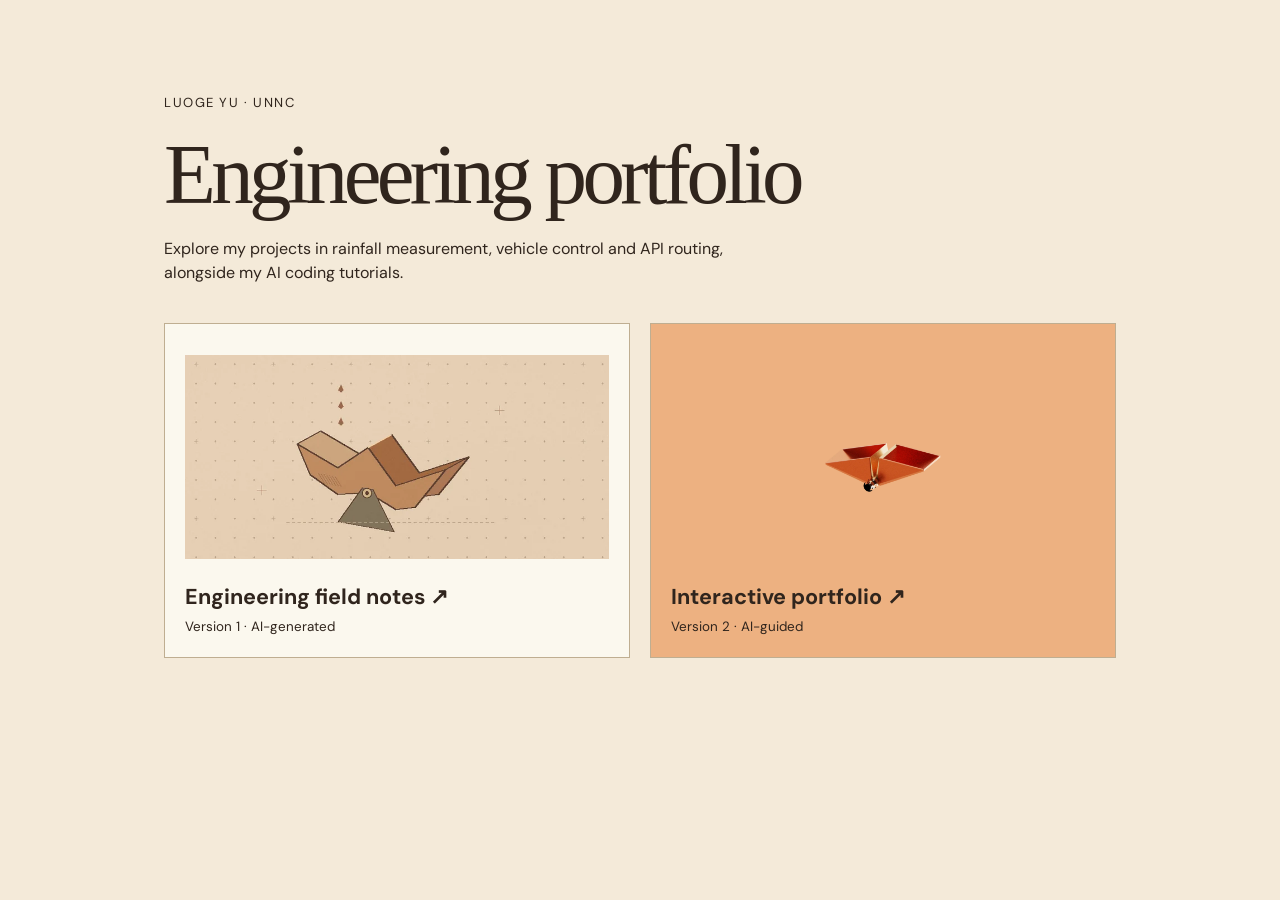
==== index.html @ 809371ef "Publish the field journal and interactive engineering portfolio" ====
<!doctype html>
<html lang="en"><head><meta charset="utf-8"><meta name="viewport" content="width=device-width,initial-scale=1"><meta name="theme-color" content="#f4ead9"><title>Luoge Yu · Engineering portfolio</title>
<style>
@font-face{font-family:DM;src:url(version-2-ai-guided/assets/dm-sans-latin.woff2)}*{box-sizing:border-box}body{margin:0;background:#f4ead9;color:#30251d;font:16px/1.5 DM,Arial,sans-serif}main{max-width:1000px;margin:auto;padding:clamp(25px,7vw,80px) 24px}p{max-width:52ch}h1{font:normal clamp(44px,7vw,85px)/.98 Georgia,serif;letter-spacing:-.055em;margin:.24em 0}.intro{margin-bottom:2.4em}.grid{display:grid;grid-template-columns:1fr 1fr;gap:20px}a{text-decoration:none;color:inherit;display:block;border:1px solid #bfae91;background:#fbf8ee;padding:20px}a:focus-visible{outline:3px solid #973b1e;outline-offset:3px}a:hover h2{text-decoration:underline}h2{font-size:1.35em;margin:12px 0 0}.art{height:clamp(150px,20vw,225px);display:block;width:100%;object-fit:contain}.studio{background:#edb181}.type{font-size:.84em;margin:3px 0 0}.id{font-size:.82em;letter-spacing:.12em;text-transform:uppercase}@media(max-width:560px){.grid{grid-template-columns:1fr}}
</style></head><body><main><p class="id">Luoge Yu · UNNC</p><h1>Engineering portfolio</h1><p class="intro">Explore my projects in rainfall measurement, vehicle control and API routing, alongside my AI coding tutorials.</p><div class="grid"><a href="version-1-ai-generated/"><img class="art" src="version-1-ai-generated/assets/bucket.webp" alt=""><h2>Engineering field notes ↗</h2><p class="type">Version 1 · AI-generated</p></a><a class="studio" href="version-2-ai-guided/"><img class="art" src="version-2-ai-guided/assets/gauge-bucket.webp" alt=""><h2>Interactive portfolio ↗</h2><p class="type">Version 2 · AI-guided</p></a></div></main></body></html>
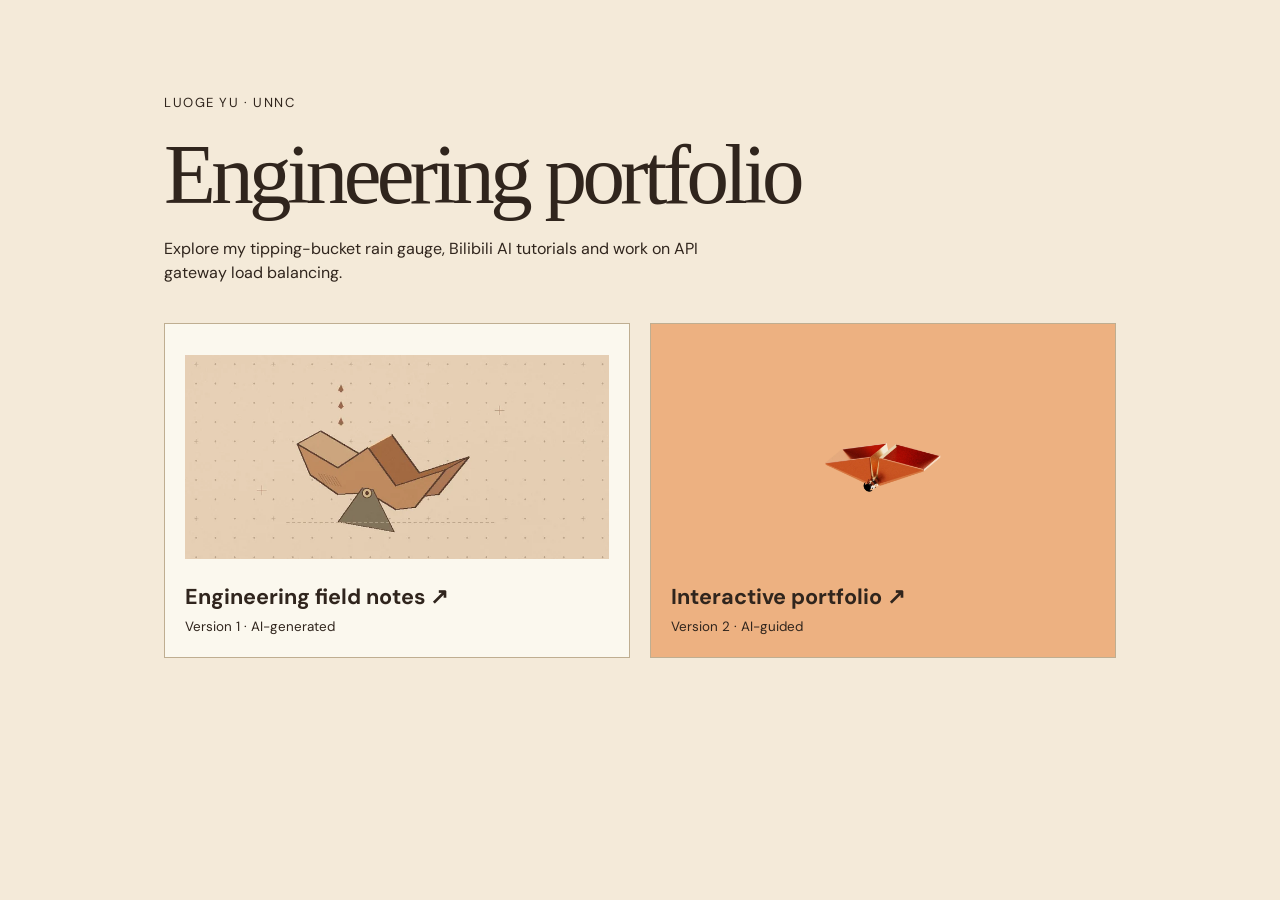
==== commit bc069b0e: "Feature Bilibili AI tutorials with original lesson material and published videos" ====
--- a/index.html
+++ b/index.html
@@ -2,4 +2,4 @@
 <html lang="en"><head><meta charset="utf-8"><meta name="viewport" content="width=device-width,initial-scale=1"><meta name="theme-color" content="#f4ead9"><title>Luoge Yu · Engineering portfolio</title>
 <style>
 @font-face{font-family:DM;src:url(version-2-ai-guided/assets/dm-sans-latin.woff2)}*{box-sizing:border-box}body{margin:0;background:#f4ead9;color:#30251d;font:16px/1.5 DM,Arial,sans-serif}main{max-width:1000px;margin:auto;padding:clamp(25px,7vw,80px) 24px}p{max-width:52ch}h1{font:normal clamp(44px,7vw,85px)/.98 Georgia,serif;letter-spacing:-.055em;margin:.24em 0}.intro{margin-bottom:2.4em}.grid{display:grid;grid-template-columns:1fr 1fr;gap:20px}a{text-decoration:none;color:inherit;display:block;border:1px solid #bfae91;background:#fbf8ee;padding:20px}a:focus-visible{outline:3px solid #973b1e;outline-offset:3px}a:hover h2{text-decoration:underline}h2{font-size:1.35em;margin:12px 0 0}.art{height:clamp(150px,20vw,225px);display:block;width:100%;object-fit:contain}.studio{background:#edb181}.type{font-size:.84em;margin:3px 0 0}.id{font-size:.82em;letter-spacing:.12em;text-transform:uppercase}@media(max-width:560px){.grid{grid-template-columns:1fr}}
-</style></head><body><main><p class="id">Luoge Yu · UNNC</p><h1>Engineering portfolio</h1><p class="intro">Explore my projects in rainfall measurement, vehicle control and API routing, alongside my AI coding tutorials.</p><div class="grid"><a href="version-1-ai-generated/"><img class="art" src="version-1-ai-generated/assets/bucket.webp" alt=""><h2>Engineering field notes ↗</h2><p class="type">Version 1 · AI-generated</p></a><a class="studio" href="version-2-ai-guided/"><img class="art" src="version-2-ai-guided/assets/gauge-bucket.webp" alt=""><h2>Interactive portfolio ↗</h2><p class="type">Version 2 · AI-guided</p></a></div></main></body></html>+</style></head><body><main><p class="id">Luoge Yu · UNNC</p><h1>Engineering portfolio</h1><p class="intro">Explore my tipping-bucket rain gauge, Bilibili AI tutorials and work on API gateway load balancing.</p><div class="grid"><a href="version-1-ai-generated/"><img class="art" src="version-1-ai-generated/assets/bucket.webp" alt=""><h2>Engineering field notes ↗</h2><p class="type">Version 1 · AI-generated</p></a><a class="studio" href="version-2-ai-guided/"><img class="art" src="version-2-ai-guided/assets/gauge-bucket.webp" alt=""><h2>Interactive portfolio ↗</h2><p class="type">Version 2 · AI-guided</p></a></div></main></body></html>
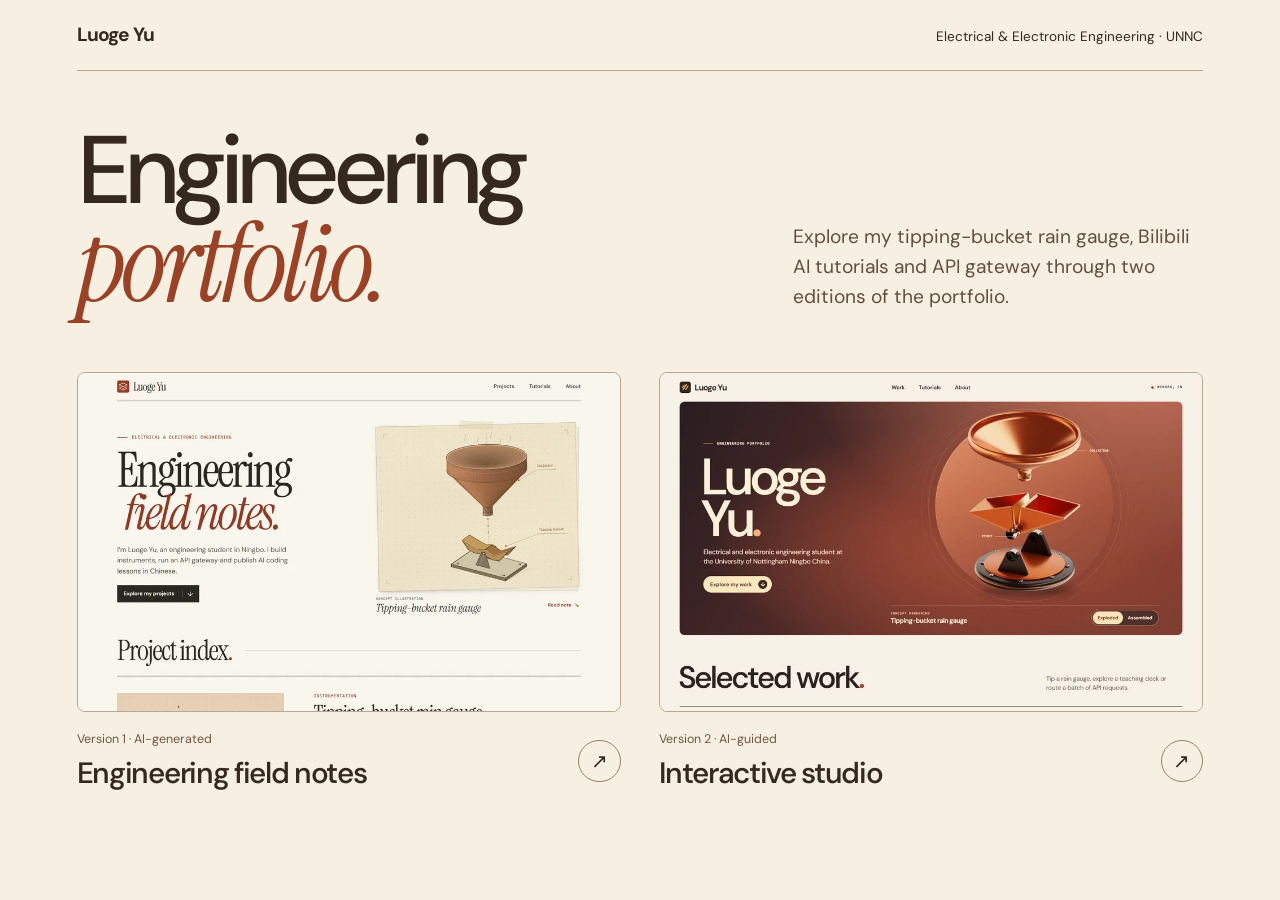
==== commit 7691739f: "Refine the field journal and interactive studio portfolio layouts" ====
--- a/index.html
+++ b/index.html
@@ -1,5 +1,31 @@
 <!doctype html>
-<html lang="en"><head><meta charset="utf-8"><meta name="viewport" content="width=device-width,initial-scale=1"><meta name="theme-color" content="#f4ead9"><title>Luoge Yu · Engineering portfolio</title>
-<style>
-@font-face{font-family:DM;src:url(version-2-ai-guided/assets/dm-sans-latin.woff2)}*{box-sizing:border-box}body{margin:0;background:#f4ead9;color:#30251d;font:16px/1.5 DM,Arial,sans-serif}main{max-width:1000px;margin:auto;padding:clamp(25px,7vw,80px) 24px}p{max-width:52ch}h1{font:normal clamp(44px,7vw,85px)/.98 Georgia,serif;letter-spacing:-.055em;margin:.24em 0}.intro{margin-bottom:2.4em}.grid{display:grid;grid-template-columns:1fr 1fr;gap:20px}a{text-decoration:none;color:inherit;display:block;border:1px solid #bfae91;background:#fbf8ee;padding:20px}a:focus-visible{outline:3px solid #973b1e;outline-offset:3px}a:hover h2{text-decoration:underline}h2{font-size:1.35em;margin:12px 0 0}.art{height:clamp(150px,20vw,225px);display:block;width:100%;object-fit:contain}.studio{background:#edb181}.type{font-size:.84em;margin:3px 0 0}.id{font-size:.82em;letter-spacing:.12em;text-transform:uppercase}@media(max-width:560px){.grid{grid-template-columns:1fr}}
-</style></head><body><main><p class="id">Luoge Yu · UNNC</p><h1>Engineering portfolio</h1><p class="intro">Explore my tipping-bucket rain gauge, Bilibili AI tutorials and work on API gateway load balancing.</p><div class="grid"><a href="version-1-ai-generated/"><img class="art" src="version-1-ai-generated/assets/bucket.webp" alt=""><h2>Engineering field notes ↗</h2><p class="type">Version 1 · AI-generated</p></a><a class="studio" href="version-2-ai-guided/"><img class="art" src="version-2-ai-guided/assets/gauge-bucket.webp" alt=""><h2>Interactive portfolio ↗</h2><p class="type">Version 2 · AI-guided</p></a></div></main></body></html>+<html lang="en">
+<head>
+  <meta charset="utf-8">
+  <meta name="viewport" content="width=device-width,initial-scale=1">
+  <meta name="robots" content="noindex">
+  <meta name="theme-color" content="#f6efe2">
+  <title>Luoge Yu · Engineering portfolio</title>
+  <link rel="icon" type="image/svg+xml" href="version-2-ai-guided/favicon.svg">
+  <link rel="stylesheet" href="editions/landing.css">
+</head>
+<body>
+  <main class="sheet">
+    <header class="mast"><span class="signature">Luoge Yu</span><span>Electrical &amp; Electronic Engineering · UNNC</span></header>
+    <div class="intro">
+      <h1>Engineering<br><em>portfolio.</em></h1>
+      <p>Explore my tipping-bucket rain gauge, Bilibili AI tutorials and API gateway through two editions of the portfolio.</p>
+    </div>
+    <nav class="editions" aria-label="Portfolio editions">
+      <a class="edition journal" href="version-1-ai-generated/">
+        <div class="preview"><img src="editions/journal.webp" width="960" height="600" alt=""></div>
+        <div class="caption"><div><small>Version 1 · AI-generated</small><h2>Engineering field notes</h2></div><span class="arrow" aria-hidden="true">↗</span></div>
+      </a>
+      <a class="edition studio" href="version-2-ai-guided/">
+        <div class="preview"><img src="editions/studio.webp" width="960" height="600" alt=""></div>
+        <div class="caption"><div><small>Version 2 · AI-guided</small><h2>Interactive studio</h2></div><span class="arrow" aria-hidden="true">↗</span></div>
+      </a>
+    </nav>
+  </main>
+</body>
+</html>
--- a/editions/landing.css
+++ b/editions/landing.css
@@ -0,0 +1,41 @@
+@font-face {
+  font-family: "DM Sans";
+  src: url("../version-2-ai-guided/assets/dm-sans-latin.woff2") format("woff2");
+  font-weight: 400 750;
+  font-display: swap;
+}
+@font-face {
+  font-family: "Instrument Serif";
+  src: url("../version-1-ai-generated/assets/fonts/instrumentserif-italic.woff2") format("woff2");
+  font-style: italic;
+  font-display: swap;
+}
+* { box-sizing: border-box; }
+:root { color-scheme: light; color: #35291f; background: #f6efe2; }
+body { margin: 0; font: 1rem/1.55 "DM Sans", Arial, sans-serif; }
+.sheet { width: min(88vw, 75rem); margin: 0 auto; padding: 0 0 clamp(2rem,6vw,5rem); }
+.mast { display: flex; gap: .75rem; justify-content: space-between; align-items: baseline; border-bottom: 1px solid #b9a48e; padding: 1.25rem 0; font-size: .85rem; }
+.signature { font-weight: 700; font-size: 1.2rem; letter-spacing: -.05em; }
+.intro { display: grid; grid-template-columns: 1.25fr .75fr; align-items: end; gap: 2rem; padding: clamp(2rem,4.5vw,4rem) 0; }
+h1,h2,p { margin: 0; }
+h1 { font-size: clamp(3.8rem,7.5vw,7.2rem); letter-spacing: -.08em; line-height: .89; font-weight: 500; }
+h1 em { font: italic 1.12em/.94 "Instrument Serif",Georgia,serif; color: #994225; letter-spacing: -.045em; }
+.intro p { max-width: 33ch; color: #614f40; font-size: clamp(1rem,1.5vw,1.22rem); padding-bottom: .2rem; }
+.editions { display: grid; grid-template-columns: repeat(2,minmax(0,1fr)); gap: clamp(1.2rem,3vw,2.5rem); }
+.edition { color: inherit; text-decoration: none; min-width: 0; }
+.edition:focus-visible { outline: 3px solid #9a4228; outline-offset: 6px; }
+.preview { aspect-ratio: 16/10; overflow: hidden; border: 1px solid #b7a793; border-radius: 8px; background: #ead9c4; }
+.preview img { display: block; width: 100%; height: 100%; object-fit: cover; transition: transform .32s ease; }
+.caption { display: flex; align-items: center; justify-content: space-between; gap: .6rem; padding: .85rem 0 .2rem; }
+.caption small { color: #715745; font-size: .78rem; }
+h2 { font-weight: 550; letter-spacing: -.045em; font-size: clamp(1.45rem,2.3vw,2.1rem); }
+.arrow { width: 2.65rem; height: 2.65rem; flex: none; border: 1px solid #99816b; border-radius: 50%; display: grid; place-items:center; font-size: 1.25rem; }
+.edition:focus-visible .arrow { color:#fff5e6; background:#4b3224; }
+@media(hover:hover){.edition:hover .preview img {transform:scale(1.018)} .edition:hover .arrow{color:#fff5e6;background:#4b3224}}
+@media(max-width:670px){
+  .sheet {width: calc(100% - 2.4rem)}
+  .mast {align-items: center; font-size: .7rem} .mast span:last-child {max-width: 18ch;text-align:right}
+  .intro, .editions {grid-template-columns: 1fr}
+  .intro {gap: 1.05rem} .intro p {max-width: 42ch}
+}
+@media(prefers-reduced-motion:reduce){.preview img {transition:none} .edition:hover .preview img{transform:none}}
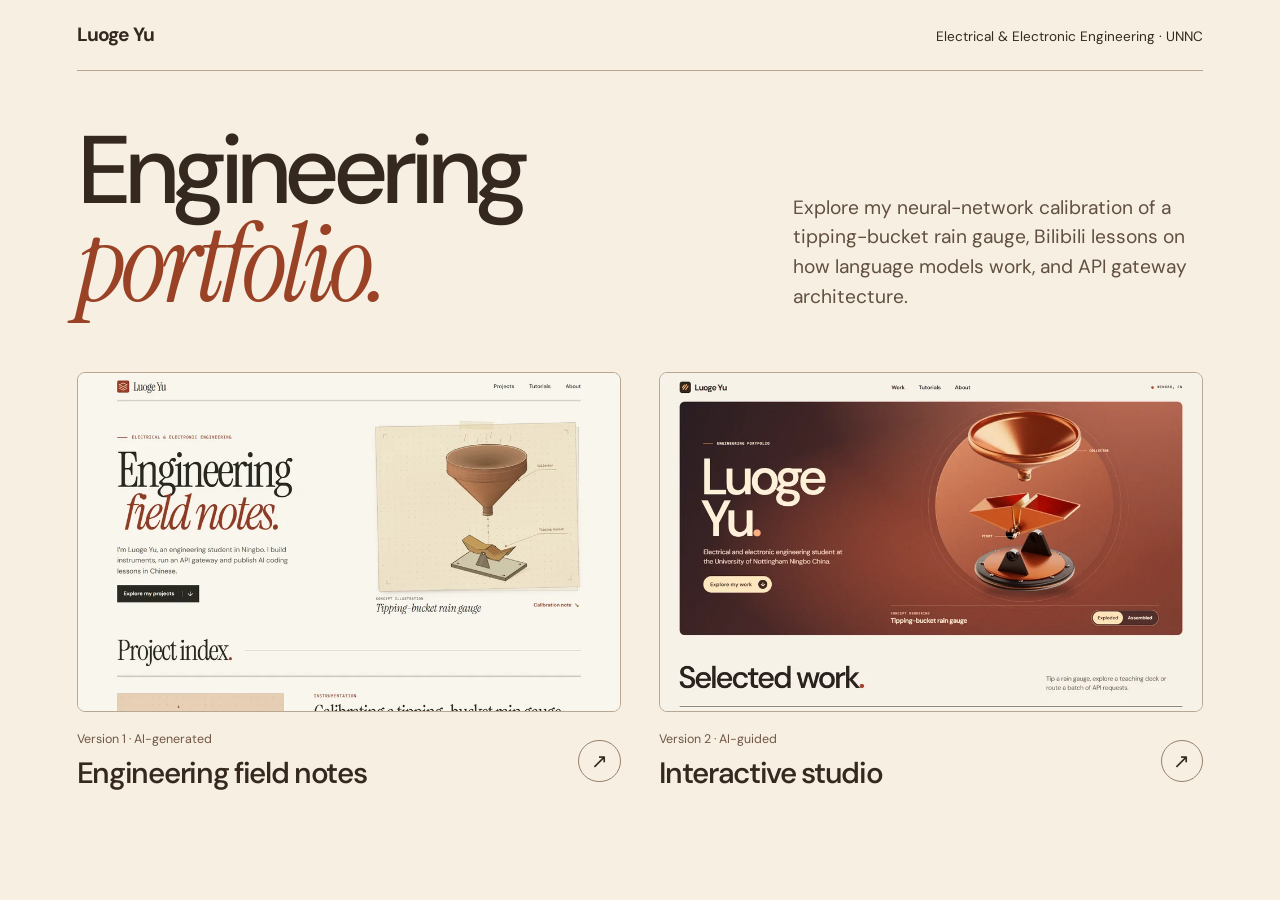
==== commit 900b3400: "Show neural rain-gauge calibration, original LLM lesson art and gateway architecture" ====
--- a/index.html
+++ b/index.html
@@ -14,7 +14,7 @@
     <header class="mast"><span class="signature">Luoge Yu</span><span>Electrical &amp; Electronic Engineering · UNNC</span></header>
     <div class="intro">
       <h1>Engineering<br><em>portfolio.</em></h1>
-      <p>Explore my tipping-bucket rain gauge, Bilibili AI tutorials and API gateway through two editions of the portfolio.</p>
+      <p>Explore my neural-network calibration of a tipping-bucket rain gauge, Bilibili lessons on how language models work, and API gateway architecture.</p>
     </div>
     <nav class="editions" aria-label="Portfolio editions">
       <a class="edition journal" href="version-1-ai-generated/">
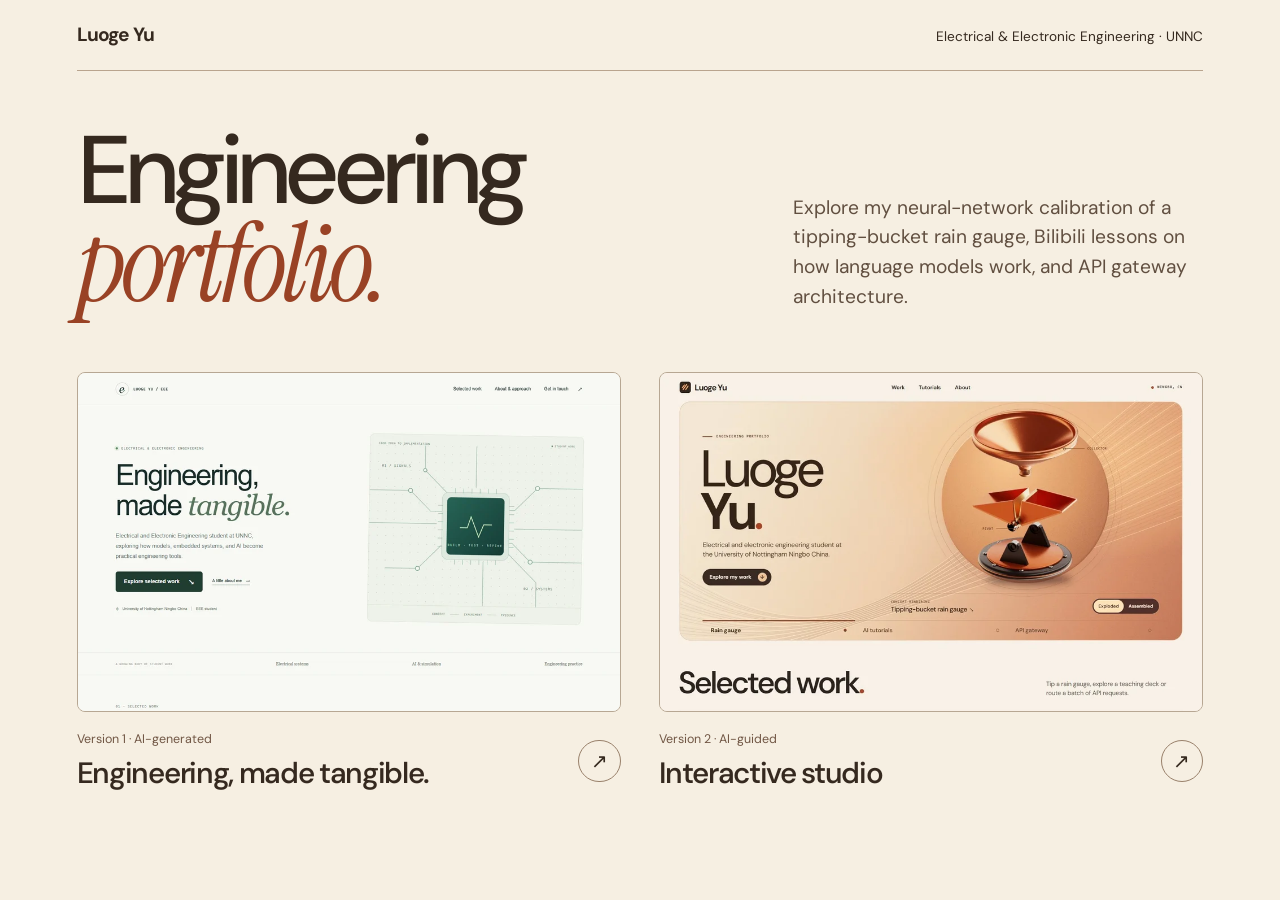
==== commit e89f11ba: "Restore original V1 circuit portfolio with three verified project covers" ====
--- a/index.html
+++ b/index.html
@@ -19,7 +19,7 @@
     <nav class="editions" aria-label="Portfolio editions">
       <a class="edition journal" href="version-1-ai-generated/">
         <div class="preview"><img src="editions/journal.webp" width="960" height="600" alt=""></div>
-        <div class="caption"><div><small>Version 1 · AI-generated</small><h2>Engineering field notes</h2></div><span class="arrow" aria-hidden="true">↗</span></div>
+        <div class="caption"><div><small>Version 1 · AI-generated</small><h2>Engineering, made tangible.</h2></div><span class="arrow" aria-hidden="true">↗</span></div>
       </a>
       <a class="edition studio" href="version-2-ai-guided/">
         <div class="preview"><img src="editions/studio.webp" width="960" height="600" alt=""></div>
